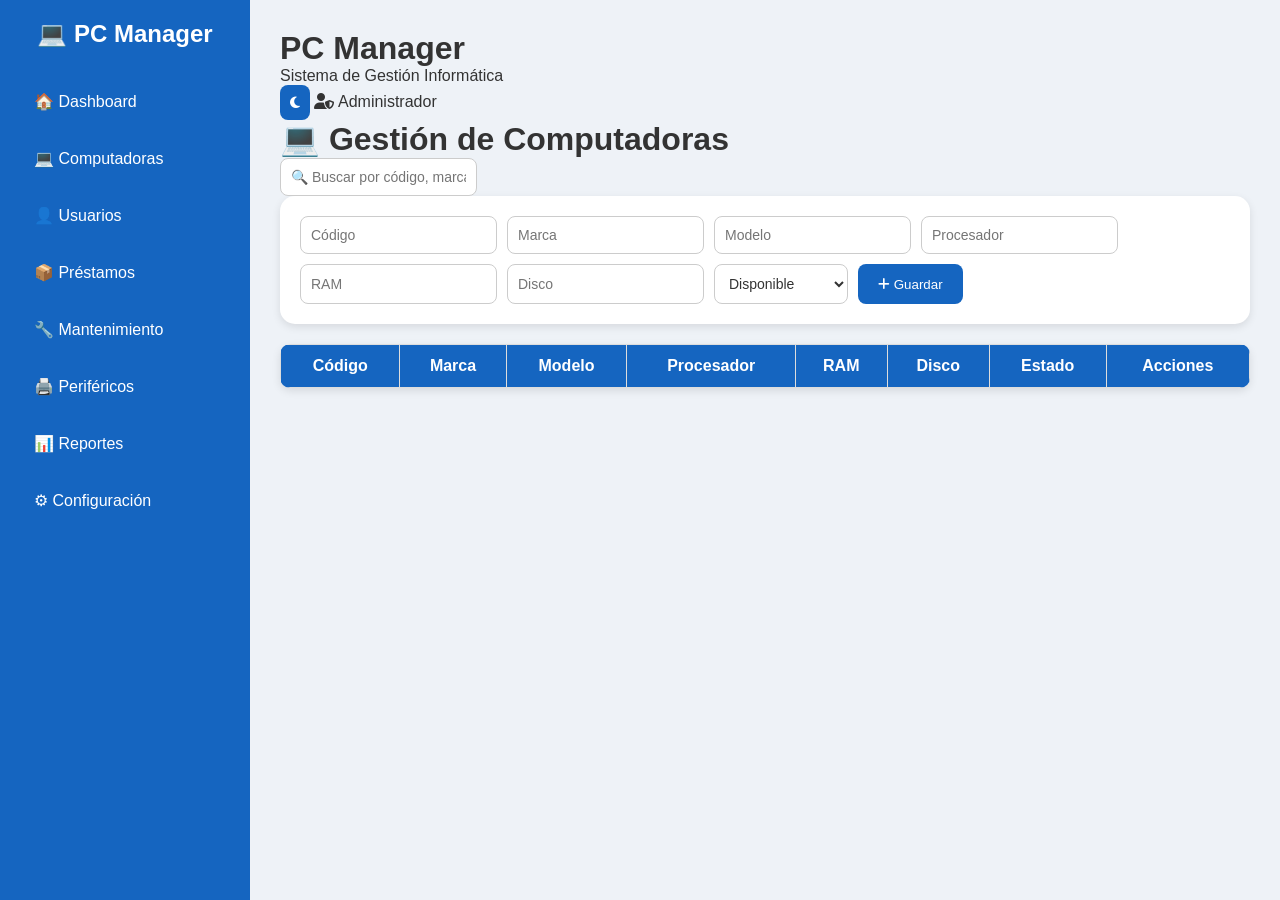
==== computadoras.html @ 32a3f8df "Update computadoras.html" ====
<!DOCTYPE html>
<html lang="es" xmlns:th="http://www.thymeleaf.org">
<head>
    <meta charset="UTF-8">
    <meta name="viewport" content="width=device-width, initial-scale=1.0">
    <title>Computadoras | PC Manager</title>

    <link rel="stylesheet" href="./css/style.css">
    <link rel="stylesheet"
          href="https://cdnjs.cloudflare.com/ajax/libs/font-awesome/6.6.0/css/all.min.css">
</head>
<body>

<div class="container">

    <aside class="sidebar">

        <h2>💻 PC Manager</h2>

        <ul>

<li><a href="./">🏠 Dashboard</a></li>
<li><a class="activo"   href="./computadoras">💻 Computadoras</a></li>
<li><a href="./usuarios">👤 Usuarios</a></li>
<li><a href="./prestamos">📦 Préstamos</a></li>
<li><a href="./mantenimiento">🔧 Mantenimiento</a></li>
<li><a href="./perifericos}">🖨️ Periféricos</a></li>
<li><a href="./reportes">📊 Reportes</a></li>
<li><a href="./configuracion">⚙ Configuración</a></li>

</ul>

    </aside>

    <main class="contenido">
        <div class="header">

    <div>

        <h1>PC Manager</h1>

        <span>Sistema de Gestión Informática</span>

    </div>

    <div class="acciones-header">

        <button id="modoOscuro">

            <i class="fa-solid fa-moon"></i>

        </button>

        <span>

            <i class="fa-solid fa-user-shield"></i>

            Administrador

        </span>

    </div>

</div>

        <h1>💻 Gestión de Computadoras</h1>
        
        
        <div class="barra-superior">

    <input
        type="text"
        id="buscar"
        placeholder="🔍 Buscar por código, marca o modelo">

</div>

        <form id="formPC">

            <input type="text" id="codigo" placeholder="Código" required>

            <input type="text" id="marca" placeholder="Marca" required>

            <input type="text" id="modelo" placeholder="Modelo" required>

            <input type="text" id="procesador" placeholder="Procesador">

            <input type="text" id="ram" placeholder="RAM">

            <input type="text" id="disco" placeholder="Disco">

            <select id="estado">

                <option>Disponible</option>

                <option>Prestada</option>

                <option>Mantenimiento</option>

            </select>

            <button type="submit">

                <i class="fas fa-plus"></i>

                Guardar

            </button>

        </form>

        <table>

    <thead>

        <tr>

            <th>Código</th>
            <th>Marca</th>
            <th>Modelo</th>
            <th>Procesador</th>
            <th>RAM</th>
            <th>Disco</th>
            <th>Estado</th>
            <th>Acciones</th>

        </tr>

    </thead>

    <tbody id="tablaPC">

    </tbody>

</table>

    </main>

</div>

<script src="./js/computadoras.js"></script>

</body>
</html>
---- css/style.css ----
:root {
    --principal: #1565C0;
    --principal-claro: #42A5F5;
    --fondo: #eef2f7;
    --texto: #333;
    --blanco: #ffffff;
    --borde: #ddd;
    --rojo: #D32F2F;
    --verde: #2E7D32;
    --naranja: #EF6C00;
}

/* =========================================
   GENERAL
========================================= */

* {
    margin: 0;
    padding: 0;
    box-sizing: border-box;
    font-family: Arial, Helvetica, sans-serif;
}

body {
    background: var(--fondo);
    color: var(--texto);
}

.container {
    display: flex;
    min-height: 100vh;
}


/* =========================================
   MENÚ LATERAL
========================================= */

.sidebar {
    width: 250px;
    background: var(--principal);
    color: white;
    padding: 20px;
    flex-shrink: 0;
}

.sidebar h2 {
    margin-bottom: 30px;
    text-align: center;
}

.sidebar ul {
    list-style: none;
}

.sidebar li {
    padding: 14px;
    border-radius: 10px;
    cursor: pointer;
    margin-bottom: 10px;
    transition: .3s;
}

.sidebar li:hover {
    background: var(--principal-claro);
}

.sidebar li.activo {
    background: var(--principal-claro);
}

.sidebar a {
    color: white;
    text-decoration: none;
    display: block;
}


/* =========================================
   CONTENIDO
========================================= */

.contenido {
    flex: 1;
    padding: 30px;
    min-width: 0;
}

header h1 {
    color: var(--principal);
}

header p {
    color: #666;
    margin-top: 10px;
}


/* =========================================
   BARRA SUPERIOR
========================================= */

.topbar {
    display: flex;
    justify-content: space-between;
    align-items: center;
    margin-bottom: 30px;
    gap: 20px;
}

.acciones {
    display: flex;
    gap: 20px;
    align-items: center;
}

#hora {
    font-weight: bold;
    color: var(--principal);
}


/* =========================================
   BOTÓN MODO OSCURO
========================================= */

#modoOscuro {
    border: none;
    background: var(--principal);
    color: white;
    padding: 10px;
    border-radius: 8px;
    cursor: pointer;
}


/* =========================================
   TARJETAS DEL DASHBOARD
========================================= */

.cards {
    display: grid;
    grid-template-columns: repeat(auto-fit, minmax(180px, 1fr));
    gap: 20px;
    margin-top: 30px;
}

.card {
    background: white;
    padding: 20px;
    border-radius: 15px;
    box-shadow: 0 5px 15px rgba(0, 0, 0, .1);
    text-align: center;
    transition: .3s;
}

.card:hover {
    transform: translateY(-6px);
}

.card h2 {
    margin-top: 15px;
    color: var(--principal);
}

.card p {
    margin-top: 8px;
    color: #666;
}


/* =========================================
   PANELES
========================================= */

.panel {
    display: grid;
    grid-template-columns: 1fr 1fr;
    gap: 20px;
    margin-top: 30px;
}

.panel1,
.panel2 {
    background: white;
    padding: 20px;
    border-radius: 15px;
    box-shadow: 0 5px 15px rgba(0, 0, 0, .1);
    min-height: 300px;
}

.panel1 h2,
.panel2 h2 {
    color: var(--principal);
    margin-bottom: 15px;
}


/* =========================================
   FORMULARIOS
========================================= */

form {
    display: flex;
    gap: 10px;
    flex-wrap: wrap;

    background: white;
    padding: 20px;

    border-radius: 15px;

    box-shadow: 0 3px 8px rgba(0, 0, 0, .1);

    margin-bottom: 20px;
}


/* =========================================
   CAMPOS
========================================= */

input,
select,
textarea {
    padding: 10px;

    border-radius: 8px;

    border: 1px solid #ccc;

    outline: none;

    background: white;

    color: #333;

    font-size: 14px;
}

input:focus,
select:focus,
textarea:focus {
    border-color: var(--principal);

    box-shadow: 0 0 0 2px rgba(21, 101, 192, .12);
}

textarea {
    min-height: 90px;
    resize: vertical;
}


/* =========================================
   GRUPOS DE FORMULARIO
========================================= */

.form-group {
    display: flex;
    flex-direction: column;
    gap: 6px;

    flex: 1;
    min-width: 180px;
}

.form-group label {
    font-weight: bold;
    color: #555;
    font-size: 14px;
}


/* =========================================
   BOTONES
========================================= */

button {
    padding: 10px 20px;

    cursor: pointer;

    border: none;

    background: var(--principal);

    color: white;

    border-radius: 8px;

    transition: .3s;
}

button:hover {
    opacity: .9;

    transform: scale(1.03);
}

.btnAgregar {
    background: var(--principal);
}

.btnEditar {
    background: var(--naranja);
}

.btnEliminar {
    background: var(--rojo);
}

.btnGuardar {
    background: var(--verde);
}


/* =========================================
   BOTONES DEL FORMULARIO
========================================= */

.form-buttons {
    width: 100%;

    display: flex;

    gap: 10px;

    margin-top: 10px;
}

.form-buttons button {
    min-width: 120px;
}


/* =========================================
   TABLAS
========================================= */

.table-container {
    width: 100%;

    overflow-x: auto;

    border-radius: 10px;
}

table {
    width: 100%;

    border-collapse: collapse;

    background: white;

    box-shadow: 0 3px 8px rgba(0, 0, 0, .1);

    border-radius: 10px;

    overflow: hidden;
}

th,
td {
    padding: 12px;

    border: 1px solid var(--borde);

    text-align: center;
}

th {
    background: var(--principal);

    color: white;
}

tbody tr:hover {
    background: #f5f5f5;
}


/* =========================================
   ESTADOS
========================================= */

.estado {
    padding: 6px 10px;

    border-radius: 20px;

    font-size: 13px;

    font-weight: bold;

    display: inline-block;
}

.estado-disponible {
    background: #E8F5E9;

    color: var(--verde);
}

.estado-prestado {
    background: #FFF3E0;

    color: var(--naranja);
}

.estado-mantenimiento {
    background: #E3F2FD;

    color: var(--principal);
}

.estado-baja {
    background: #FFEBEE;

    color: var(--rojo);
}


/* =========================================
   ACTIVIDADES
========================================= */

#actividades {
    list-style: none;

    margin-top: 15px;
}

#actividades li {
    padding: 10px;

    border-bottom: 1px solid #eee;
}


/* =========================================
   CALENDARIO
========================================= */

.calendario {
    margin-top: 20px;

    height: 250px;

    border: 2px dashed #bbb;

    display: flex;

    justify-content: center;

    align-items: center;

    color: #888;
}

#calendar {
    background: white;

    padding: 20px;

    border-radius: 15px;

    box-shadow: 0 4px 12px rgba(0, 0, 0, .1);
}


/* =========================================
   BUSCADOR
========================================= */

.buscador {
    width: 100%;

    margin-bottom: 20px;
}

.buscador input {
    width: 100%;

    max-width: 400px;
}


/* =========================================
   INFORMACIÓN DEL SISTEMA
========================================= */

.info-sistema {
    background: white;

    padding: 20px;

    border-radius: 15px;

    box-shadow: 0 4px 12px rgba(0, 0, 0, .1);

    margin-top: 20px;
}

.info-sistema h2 {
    color: var(--principal);

    margin-bottom: 15px;
}

.info-sistema p {
    margin-bottom: 8px;

    color: #666;
}


/* =========================================
   ESTADÍSTICAS
========================================= */

.estadisticas {
    display: grid;

    grid-template-columns: repeat(
        auto-fit,
        minmax(180px, 1fr)
    );

    gap: 20px;

    margin-top: 20px;
}

.estadistica {
    background: white;

    padding: 20px;

    border-radius: 15px;

    box-shadow: 0 4px 12px rgba(0, 0, 0, .1);

    text-align: center;
}

.estadistica h3 {
    color: #666;

    font-size: 15px;
}

.estadistica strong {
    display: block;

    font-size: 30px;

    color: var(--principal);

    margin-top: 10px;
}


/* =========================================
   MENSAJES
========================================= */

.mensaje {
    padding: 12px 15px;

    border-radius: 8px;

    margin-bottom: 15px;
}

.mensaje-exito {
    background: #E8F5E9;

    color: var(--verde);
}

.mensaje-error {
    background: #FFEBEE;

    color: var(--rojo);
}

.mensaje-info {
    background: #E3F2FD;

    color: var(--principal);
}


/* =========================================
   MODO OSCURO
========================================= */

.dark {
    background: #1E1E1E;

    color: white;
}

.dark .contenido {
    background: #1E1E1E;
}

.dark .card,
.dark .panel1,
.dark .panel2,
.dark form,
.dark table,
.dark .info-sistema,
.dark .estadistica,
.dark #calendar {
    background: #2C2C2C;

    color: white;
}

.dark header h1 {
    color: #64B5F6;
}

.dark header p {
    color: #bbb;
}

.dark .card p,
.dark .info-sistema p {
    color: #ccc;
}

.dark .form-group label {
    color: #ddd;
}

.dark input,
.dark select,
.dark textarea {
    background: #383838;

    color: white;

    border-color: #555;
}

.dark tbody tr:hover {
    background: #383838;
}

.dark td {
    border-color: #555;
}


/* =========================================
   RESPONSIVE - TABLET
========================================= */

@media (max-width: 900px) {

    .panel {
        grid-template-columns: 1fr;
    }

    .sidebar {
        width: 200px;
    }

    .contenido {
        padding: 20px;
    }

}


/* =========================================
   RESPONSIVE - TELÉFONO
========================================= */

@media (max-width: 700px) {

    .container {
        flex-direction: column;
    }

    .sidebar {
        width: 100%;

        padding: 12px;
    }

    .sidebar h2 {
        margin-bottom: 15px;
    }

    .sidebar ul {
        display: flex;

        overflow-x: auto;

        gap: 6px;
    }

    .sidebar li {
        flex-shrink: 0;

        margin-bottom: 0;

        padding: 10px;
    }

    .contenido {
        width: 100%;

        padding: 15px;

        overflow-x: hidden;
    }

    .topbar {
        flex-direction: column;

        align-items: flex-start;

        margin-bottom: 20px;
    }

    .acciones {
        width: 100%;

        justify-content: space-between;
    }

    header h1 {
        font-size: 25px;
    }

    header p {
        font-size: 14px;
    }

    .cards {
        grid-template-columns: 1fr;

        gap: 15px;

        margin-top: 20px;
    }

    .card {
        padding: 18px;
    }

    .panel {
        grid-template-columns: 1fr;

        gap: 15px;

        margin-top: 20px;
    }

    .panel1,
    .panel2 {
        min-height: auto;

        padding: 18px;
    }

    /* FORMULARIOS */

    form {
        flex-direction: column;

        gap: 12px;

        padding: 18px;
    }

    .form-group {
        width: 100%;

        min-width: 0;
    }

    input,
    select,
    textarea {
        width: 100%;

        min-height: 44px;

        font-size: 16px;
    }

    .form-buttons {
        flex-direction: column;

        gap: 10px;
    }

    .form-buttons button {
        width: 100%;

        min-height: 44px;
    }

    /* TABLAS */

    .table-container {
        overflow-x: auto;

        -webkit-overflow-scrolling: touch;
    }

    table {
        min-width: 650px;
    }

    th,
    td {
        padding: 10px;

        font-size: 13px;
    }

    /* BUSCADOR */

    .buscador input {
        max-width: none;

        width: 100%;
    }

    /* ESTADÍSTICAS */

    .estadisticas {
        grid-template-columns: 1fr 1fr;

        gap: 12px;
    }

    .estadistica {
        padding: 15px;
    }

    .estadistica strong {
        font-size: 25px;
    }

}


/* =========================================
   TELÉFONOS PEQUEÑOS
========================================= */

@media (max-width: 400px) {

    .contenido {
        padding: 12px;
    }

    .sidebar {
        padding: 10px;
    }

    .sidebar li {
        padding: 9px;

        font-size: 13px;
    }

    header h1 {
        font-size: 22px;
    }

    .card {
        padding: 15px;
    }

    form {
        padding: 15px;

        border-radius: 14px;
    }

    input,
    select,
    textarea {
        font-size: 16px;
    }

    .estadisticas {
        grid-template-columns: 1fr;
    }

}


/* =========================================
   ANIMACIONES
========================================= */

button {
    transition: .3s;
}

.card {
    transition: .3s;
}

.sidebar li {
    transition: .3s;
}
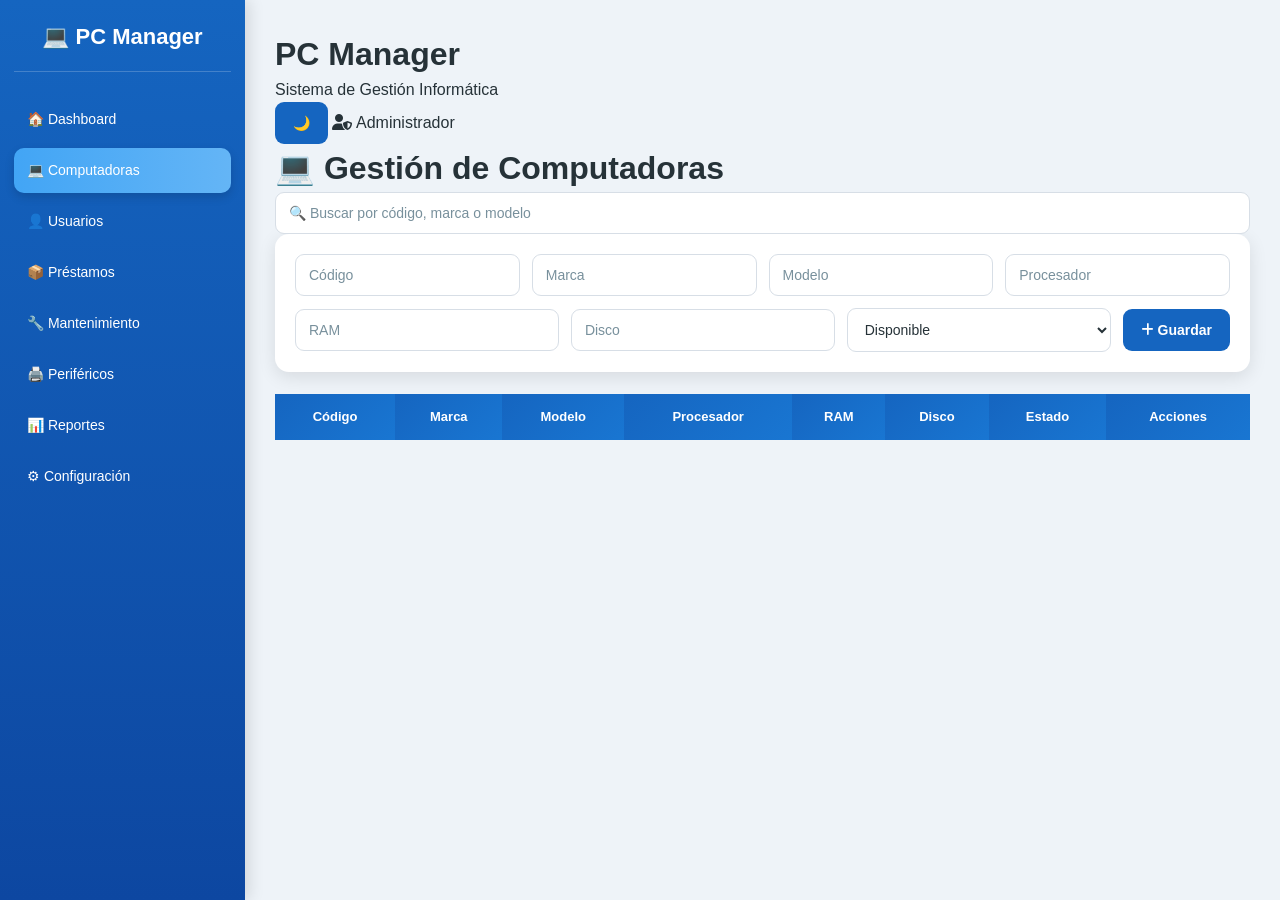
==== commit 1222f007: "Update computadoras.html" ====
--- a/computadoras.html
+++ b/computadoras.html
@@ -8,6 +8,10 @@
     <link rel="stylesheet" href="./css/style.css">
     <link rel="stylesheet"
           href="https://cdnjs.cloudflare.com/ajax/libs/font-awesome/6.6.0/css/all.min.css">
+<link rel="manifest" href="./manifest.webmanifest">
+    <link rel="icon" href="./img/icon-192.png">
+    <script src="./js/app.js" defer></script>
+    
 </head>
 <body>
 
@@ -140,5 +144,31 @@
 
 <script src="./js/computadoras.js"></script>
 
+    <script>
+
+if("serviceWorker" in navigator){
+
+    window.addEventListener("load",()=>{
+
+        navigator.serviceWorker.register("./sw.js")
+
+        .then(()=>{
+
+            console.log("✅ Service Worker registrado");
+
+        })
+
+        .catch(error=>{
+
+            console.error("Error:",error);
+
+        });
+
+    });
+
+}
+
+</script>
+
 </body>
 </html>
--- a/css/style.css
+++ b/css/style.css
@@ -1,731 +1,1235 @@
+/* =========================================================
+   PC MANAGER PWA
+   STYLE.CSS
+   Diseño general - PC, Tablet y Teléfono
+   ========================================================= */
+
+
+/* =========================================================
+   VARIABLES
+   ========================================================= */
+
 :root {
-    --principal: #1565C0;
-    --principal-claro: #42A5F5;
-    --fondo: #eef2f7;
-    --texto: #333;
-    --blanco: #ffffff;
-    --borde: #ddd;
-    --rojo: #D32F2F;
-    --verde: #2E7D32;
-    --naranja: #EF6C00;
-}
-
-/* =========================================
-   GENERAL
-========================================= */
+    --primary: #1565c0;
+    --primary-light: #1976d2;
+    --primary-dark: #0d47a1;
+
+    --secondary: #42a5f5;
+
+    --background: #eef3f8;
+    --surface: #ffffff;
+    --surface-hover: #f7faff;
+
+    --text: #263238;
+    --text-light: #607d8b;
+
+    --border: #d7dee6;
+
+    --success: #2e7d32;
+    --success-light: #e8f5e9;
+
+    --danger: #d32f2f;
+    --danger-light: #ffebee;
+
+    --warning: #ef6c00;
+    --warning-light: #fff3e0;
+
+    --info: #0277bd;
+    --info-light: #e1f5fe;
+
+    --shadow-small:
+        0 2px 8px rgba(0, 0, 0, 0.08);
+
+    --shadow:
+        0 5px 18px rgba(0, 0, 0, 0.10);
+
+    --shadow-large:
+        0 10px 30px rgba(0, 0, 0, 0.13);
+
+    --radius-small: 8px;
+    --radius: 14px;
+    --radius-large: 18px;
+
+    --transition: 0.25s ease;
+}
+
+
+/* =========================================================
+   RESET
+   ========================================================= */
 
 * {
     margin: 0;
     padding: 0;
     box-sizing: border-box;
-    font-family: Arial, Helvetica, sans-serif;
+
+    font-family:
+        Arial,
+        Helvetica,
+        sans-serif;
+}
+
+html {
+    scroll-behavior: smooth;
 }
 
 body {
-    background: var(--fondo);
-    color: var(--texto);
-}
+    min-height: 100vh;
+
+    background: var(--background);
+
+    color: var(--text);
+
+    line-height: 1.5;
+
+    overflow-x: hidden;
+}
+
+
+/* =========================================================
+   SELECCIÓN DE TEXTO
+   ========================================================= */
+
+::selection {
+    background: var(--secondary);
+    color: white;
+}
+
+
+/* =========================================================
+   SCROLLBAR
+   ========================================================= */
+
+::-webkit-scrollbar {
+    width: 9px;
+    height: 9px;
+}
+
+::-webkit-scrollbar-track {
+    background: #e3eaf1;
+}
+
+::-webkit-scrollbar-thumb {
+    background: #90a4ae;
+
+    border-radius: 20px;
+}
+
+::-webkit-scrollbar-thumb:hover {
+    background: #607d8b;
+}
+
+
+/* =========================================================
+   CONTENEDOR PRINCIPAL
+   ========================================================= */
 
 .container {
     display: flex;
+
     min-height: 100vh;
-}
-
-
-/* =========================================
-   MENÚ LATERAL
-========================================= */
+
+    width: 100%;
+}
+
+
+/* =========================================================
+   SIDEBAR
+   ========================================================= */
 
 .sidebar {
-    width: 250px;
-    background: var(--principal);
+    width: 245px;
+    min-width: 245px;
+
+    min-height: 100vh;
+
+    background:
+        linear-gradient(
+            180deg,
+            var(--primary),
+            var(--primary-dark)
+        );
+
     color: white;
-    padding: 20px;
-    flex-shrink: 0;
-}
+
+    padding: 20px 14px;
+
+    position: sticky;
+
+    top: 0;
+
+    height: 100vh;
+
+    overflow-y: auto;
+
+    box-shadow:
+        4px 0 15px rgba(0, 0, 0, 0.12);
+
+    z-index: 100;
+}
+
+
+/* =========================================================
+   LOGO DEL SIDEBAR
+   ========================================================= */
 
 .sidebar h2 {
-    margin-bottom: 30px;
     text-align: center;
-}
+
+    font-size: 22px;
+
+    font-weight: bold;
+
+    margin-bottom: 25px;
+
+    padding-bottom: 18px;
+
+    border-bottom:
+        1px solid rgba(255, 255, 255, 0.20);
+}
+
+
+/* =========================================================
+   LISTA DEL SIDEBAR
+   ========================================================= */
 
 .sidebar ul {
     list-style: none;
+
+    margin: 0;
+    padding: 0;
 }
 
 .sidebar li {
-    padding: 14px;
+    margin-bottom: 6px;
+}
+
+
+/* =========================================================
+   ENLACES DEL MENÚ
+   ========================================================= */
+
+.sidebar a {
+    display: flex;
+
+    align-items: center;
+
+    gap: 9px;
+
+    width: 100%;
+
+    padding: 12px 13px;
+
+    color: white;
+
+    text-decoration: none;
+
     border-radius: 10px;
-    cursor: pointer;
-    margin-bottom: 10px;
-    transition: .3s;
-}
-
-.sidebar li:hover {
-    background: var(--principal-claro);
-}
-
+
+    font-size: 14px;
+
+    transition:
+        background var(--transition),
+        transform var(--transition);
+}
+
+.sidebar a:hover {
+    background:
+        rgba(255, 255, 255, 0.14);
+
+    transform: translateX(3px);
+}
+
+
+/* =========================================================
+   ELEMENTO ACTIVO
+   ========================================================= */
+
+.sidebar .activo,
 .sidebar li.activo {
-    background: var(--principal-claro);
-}
-
-.sidebar a {
-    color: white;
-    text-decoration: none;
-    display: block;
-}
-
-
-/* =========================================
-   CONTENIDO
-========================================= */
+    background:
+        linear-gradient(
+            90deg,
+            var(--secondary),
+            #64b5f6
+        );
+
+    box-shadow:
+        0 4px 10px rgba(0, 0, 0, 0.15);
+}
+
+.sidebar .activo:hover,
+.sidebar li.activo:hover {
+    transform: none;
+
+    background:
+        linear-gradient(
+            90deg,
+            var(--secondary),
+            #64b5f6
+        );
+}
+
+
+/* =========================================================
+   CONTENIDO PRINCIPAL
+   ========================================================= */
 
 .contenido {
     flex: 1;
+
+    min-width: 0;
+
+    width: 100%;
+
     padding: 30px;
-    min-width: 0;
-}
-
-header h1 {
-    color: var(--principal);
-}
-
-header p {
-    color: #666;
-    margin-top: 10px;
-}
-
-
-/* =========================================
-   BARRA SUPERIOR
-========================================= */
+
+    overflow-x: hidden;
+}
+
+
+/* =========================================================
+   TOPBAR
+   ========================================================= */
 
 .topbar {
     display: flex;
+
     justify-content: space-between;
+
     align-items: center;
-    margin-bottom: 30px;
+
     gap: 20px;
-}
+
+    margin-bottom: 25px;
+}
+
+.topbar h1 {
+    color: var(--primary);
+
+    font-size: 30px;
+}
+
+
+/* =========================================================
+   ACCIONES
+   ========================================================= */
 
 .acciones {
     display: flex;
-    gap: 20px;
+
     align-items: center;
+
+    justify-content: flex-end;
+
+    gap: 10px;
+
+    flex-wrap: wrap;
 }
 
 #hora {
+    color: var(--primary);
+
     font-weight: bold;
-    color: var(--principal);
-}
-
-
-/* =========================================
-   BOTÓN MODO OSCURO
-========================================= */
-
-#modoOscuro {
-    border: none;
-    background: var(--principal);
-    color: white;
-    padding: 10px;
-    border-radius: 8px;
-    cursor: pointer;
-}
-
-
-/* =========================================
+
+    font-size: 14px;
+}
+
+
+/* =========================================================
+   ENCABEZADO
+   ========================================================= */
+
+header {
+    margin-bottom: 24px;
+}
+
+header h1 {
+    color: var(--primary);
+
+    font-size: 32px;
+
+    line-height: 1.2;
+
+    margin-bottom: 5px;
+}
+
+header p {
+    color: var(--text-light);
+
+    font-size: 15px;
+}
+
+
+/* =========================================================
+   TÍTULO DE MÓDULO
+   ========================================================= */
+
+.titulo-modulo {
+    display: flex;
+
+    align-items: center;
+
+    gap: 12px;
+
+    margin-bottom: 20px;
+}
+
+.titulo-modulo h1 {
+    color: var(--text);
+
+    font-size: 30px;
+
+    line-height: 1.2;
+}
+
+
+/* =========================================================
    TARJETAS DEL DASHBOARD
-========================================= */
+   ========================================================= */
 
 .cards {
     display: grid;
-    grid-template-columns: repeat(auto-fit, minmax(180px, 1fr));
+
+    grid-template-columns:
+        repeat(
+            auto-fit,
+            minmax(190px, 1fr)
+        );
+
     gap: 20px;
-    margin-top: 30px;
+
+    margin-top: 25px;
 }
 
 .card {
-    background: white;
-    padding: 20px;
-    border-radius: 15px;
-    box-shadow: 0 5px 15px rgba(0, 0, 0, .1);
+    background: var(--surface);
+
+    padding: 22px;
+
+    border-radius: var(--radius);
+
+    box-shadow: var(--shadow);
+
     text-align: center;
-    transition: .3s;
+
+    border:
+        1px solid rgba(21, 101, 192, 0.05);
+
+    transition:
+        transform var(--transition),
+        box-shadow var(--transition);
 }
 
 .card:hover {
-    transform: translateY(-6px);
+    transform: translateY(-5px);
+
+    box-shadow: var(--shadow-large);
 }
 
 .card h2 {
-    margin-top: 15px;
-    color: var(--principal);
+    color: var(--primary);
+
+    font-size: 28px;
+
+    margin-top: 10px;
+}
+
+.card h3 {
+    font-size: 16px;
+
+    color: var(--text);
+
+    margin-top: 5px;
 }
 
 .card p {
-    margin-top: 8px;
-    color: #666;
-}
-
-
-/* =========================================
+    color: var(--text-light);
+
+    font-size: 14px;
+
+    margin-top: 5px;
+}
+
+
+/* =========================================================
    PANELES
-========================================= */
+   ========================================================= */
 
 .panel {
     display: grid;
+
     grid-template-columns: 1fr 1fr;
+
     gap: 20px;
-    margin-top: 30px;
+
+    margin-top: 25px;
 }
 
 .panel1,
 .panel2 {
-    background: white;
-    padding: 20px;
-    border-radius: 15px;
-    box-shadow: 0 5px 15px rgba(0, 0, 0, .1);
-    min-height: 300px;
+    background: var(--surface);
+
+    padding: 22px;
+
+    border-radius: var(--radius);
+
+    box-shadow: var(--shadow);
+
+    min-height: 280px;
 }
 
 .panel1 h2,
 .panel2 h2 {
-    color: var(--principal);
+    color: var(--primary);
+
+    font-size: 20px;
+
     margin-bottom: 15px;
-}
-
-
-/* =========================================
+
+    padding-bottom: 10px;
+
+    border-bottom:
+        1px solid var(--border);
+}
+
+
+/* =========================================================
+   LISTA DE ACTIVIDADES
+   ========================================================= */
+
+#actividades {
+    list-style: none;
+
+    margin-top: 10px;
+}
+
+#actividades li {
+    padding: 12px 5px;
+
+    border-bottom:
+        1px solid #edf0f3;
+
+    color: var(--text);
+
+    font-size: 14px;
+}
+
+#actividades li:last-child {
+    border-bottom: none;
+}
+
+
+/* =========================================================
    FORMULARIOS
-========================================= */
+   ========================================================= */
 
 form {
     display: flex;
-    gap: 10px;
+
+    align-items: center;
+
+    gap: 12px;
+
     flex-wrap: wrap;
 
-    background: white;
+    background: var(--surface);
+
     padding: 20px;
 
-    border-radius: 15px;
-
-    box-shadow: 0 3px 8px rgba(0, 0, 0, .1);
-
-    margin-bottom: 20px;
-}
-
-
-/* =========================================
-   CAMPOS
-========================================= */
+    margin-bottom: 22px;
+
+    border-radius: var(--radius);
+
+    box-shadow: var(--shadow);
+}
+
+
+/* =========================================================
+   INPUTS
+   ========================================================= */
 
 input,
 select,
 textarea {
-    padding: 10px;
-
-    border-radius: 8px;
-
-    border: 1px solid #ccc;
+    width: 100%;
+
+    padding: 12px 13px;
+
+    border:
+        1px solid var(--border);
+
+    border-radius: 9px;
+
+    background: white;
+
+    color: var(--text);
+
+    font-size: 14px;
 
     outline: none;
 
-    background: white;
-
-    color: #333;
-
-    font-size: 14px;
+    transition:
+        border-color var(--transition),
+        box-shadow var(--transition);
+}
+
+input::placeholder,
+textarea::placeholder {
+    color: #78909c;
 }
 
 input:focus,
 select:focus,
 textarea:focus {
-    border-color: var(--principal);
-
-    box-shadow: 0 0 0 2px rgba(21, 101, 192, .12);
+    border-color: var(--primary);
+
+    box-shadow:
+        0 0 0 3px
+        rgba(21, 101, 192, 0.12);
 }
 
 textarea {
-    min-height: 90px;
+    min-height: 100px;
+
     resize: vertical;
 }
 
 
-/* =========================================
-   GRUPOS DE FORMULARIO
-========================================= */
-
-.form-group {
-    display: flex;
-    flex-direction: column;
-    gap: 6px;
-
-    flex: 1;
-    min-width: 180px;
-}
-
-.form-group label {
-    font-weight: bold;
-    color: #555;
+/* =========================================================
+   FORMULARIOS CON VARIOS CAMPOS
+   ========================================================= */
+
+form input,
+form select {
+    flex: 1 1 180px;
+}
+
+
+/* =========================================================
+   BOTONES
+   ========================================================= */
+
+button {
+    border: none;
+
+    padding: 11px 18px;
+
+    min-height: 42px;
+
+    border-radius: 9px;
+
+    background: var(--primary);
+
+    color: white;
+
     font-size: 14px;
-}
-
-
-/* =========================================
-   BOTONES
-========================================= */
-
-button {
-    padding: 10px 20px;
+
+    font-weight: 600;
 
     cursor: pointer;
 
-    border: none;
-
-    background: var(--principal);
-
-    color: white;
-
-    border-radius: 8px;
-
-    transition: .3s;
+    transition:
+        background var(--transition),
+        transform var(--transition),
+        box-shadow var(--transition);
 }
 
 button:hover {
-    opacity: .9;
-
-    transform: scale(1.03);
-}
-
-.btnAgregar {
-    background: var(--principal);
+    background: var(--primary-dark);
+
+    transform: translateY(-1px);
+
+    box-shadow:
+        0 4px 10px rgba(0, 0, 0, 0.12);
+}
+
+button:active {
+    transform: scale(0.98);
+}
+
+
+/* =========================================================
+   BOTONES ESPECIALES
+   ========================================================= */
+
+.btnEliminar {
+    background: var(--danger);
+}
+
+.btnEliminar:hover {
+    background: #b71c1c;
 }
 
 .btnEditar {
-    background: var(--naranja);
-}
-
-.btnEliminar {
-    background: var(--rojo);
+    background: var(--warning);
+}
+
+.btnEditar:hover {
+    background: #e65100;
 }
 
 .btnGuardar {
-    background: var(--verde);
-}
-
-
-/* =========================================
-   BOTONES DEL FORMULARIO
-========================================= */
-
-.form-buttons {
+    background: var(--success);
+}
+
+.btnGuardar:hover {
+    background: #1b5e20;
+}
+
+.btnCancelar {
+    background: #607d8b;
+}
+
+.btnCancelar:hover {
+    background: #455a64;
+}
+
+
+/* =========================================================
+   TABLAS
+   ========================================================= */
+
+.tabla-contenedor {
     width: 100%;
 
-    display: flex;
-
-    gap: 10px;
-
-    margin-top: 10px;
-}
-
-.form-buttons button {
-    min-width: 120px;
-}
-
-
-/* =========================================
-   TABLAS
-========================================= */
-
-.table-container {
-    width: 100%;
-
     overflow-x: auto;
 
-    border-radius: 10px;
+    border-radius: var(--radius);
+
+    -webkit-overflow-scrolling: touch;
+
+    box-shadow: var(--shadow);
 }
 
 table {
     width: 100%;
 
+    min-width: 700px;
+
     border-collapse: collapse;
 
     background: white;
-
-    box-shadow: 0 3px 8px rgba(0, 0, 0, .1);
-
-    border-radius: 10px;
-
-    overflow: hidden;
-}
-
-th,
+}
+
+th {
+    padding: 13px 11px;
+
+    background:
+        linear-gradient(
+            135deg,
+            var(--primary),
+            var(--primary-light)
+        );
+
+    color: white;
+
+    font-size: 13px;
+
+    font-weight: bold;
+
+    text-align: center;
+
+    white-space: nowrap;
+}
+
 td {
-    padding: 12px;
-
-    border: 1px solid var(--borde);
+    padding: 12px 10px;
+
+    border:
+        1px solid #e2e7eb;
 
     text-align: center;
-}
-
-th {
-    background: var(--principal);
-
-    color: white;
+
+    font-size: 13px;
+
+    vertical-align: middle;
+}
+
+tbody tr {
+    transition:
+        background var(--transition);
 }
 
 tbody tr:hover {
-    background: #f5f5f5;
-}
-
-
-/* =========================================
-   ESTADOS
-========================================= */
-
-.estado {
-    padding: 6px 10px;
+    background: var(--surface-hover);
+}
+
+
+/* =========================================================
+   COLORES / ESTADOS
+   ========================================================= */
+
+.color-box {
+    width: 25px;
+
+    height: 25px;
+
+    margin: auto;
+
+    border-radius: 50%;
+}
+
+.estado-disponible {
+    color: var(--success);
+
+    font-weight: bold;
+}
+
+.estado-prestado {
+    color: var(--warning);
+
+    font-weight: bold;
+}
+
+.estado-mantenimiento {
+    color: var(--danger);
+
+    font-weight: bold;
+}
+
+
+/* =========================================================
+   CALENDARIO
+   ========================================================= */
+
+.calendario {
+    width: 100%;
+
+    min-height: 250px;
+
+    margin-top: 20px;
+
+    display: flex;
+
+    justify-content: center;
+
+    align-items: center;
+
+    padding: 20px;
+
+    border:
+        2px dashed #b0bec5;
+
+    border-radius: var(--radius);
+
+    color: #78909c;
+
+    text-align: center;
+
+    background:
+        rgba(255, 255, 255, 0.55);
+}
+
+#calendar {
+    width: 100%;
+
+    background: white;
+
+    padding: 20px;
+
+    border-radius: var(--radius);
+
+    box-shadow: var(--shadow);
+
+    overflow-x: auto;
+}
+
+
+/* =========================================================
+   VOLVER AL INICIO
+   ========================================================= */
+
+.volver-inicio {
+    display: inline-flex;
+
+    align-items: center;
+
+    justify-content: center;
+
+    gap: 7px;
+
+    margin-top: 20px;
+
+    padding: 10px 16px;
+
+    background: white;
+
+    color: var(--primary);
+
+    border:
+        1px solid #dce5ed;
+
+    border-radius: 9px;
+
+    text-decoration: none;
+
+    font-size: 14px;
+
+    font-weight: 600;
+
+    box-shadow: var(--shadow-small);
+
+    transition:
+        background var(--transition),
+        transform var(--transition);
+}
+
+.volver-inicio:hover {
+    background: #e3f2fd;
+
+    transform: translateX(-3px);
+}
+
+
+/* =========================================================
+   INFORMACIÓN / ESTADO
+   ========================================================= */
+
+.info-box {
+    background: var(--info-light);
+
+    border-left:
+        4px solid var(--info);
+
+    padding: 15px;
+
+    border-radius: 9px;
+
+    margin-bottom: 20px;
+}
+
+.success-box {
+    background: var(--success-light);
+
+    border-left:
+        4px solid var(--success);
+
+    padding: 15px;
+
+    border-radius: 9px;
+}
+
+.warning-box {
+    background: var(--warning-light);
+
+    border-left:
+        4px solid var(--warning);
+
+    padding: 15px;
+
+    border-radius: 9px;
+}
+
+.error-box {
+    background: var(--danger-light);
+
+    border-left:
+        4px solid var(--danger);
+
+    padding: 15px;
+
+    border-radius: 9px;
+}
+
+
+/* =========================================================
+   BADGES
+   ========================================================= */
+
+.badge {
+    display: inline-block;
+
+    padding: 5px 9px;
 
     border-radius: 20px;
 
-    font-size: 13px;
+    font-size: 12px;
 
     font-weight: bold;
 
-    display: inline-block;
-}
-
-.estado-disponible {
-    background: #E8F5E9;
-
-    color: var(--verde);
-}
-
-.estado-prestado {
-    background: #FFF3E0;
-
-    color: var(--naranja);
-}
-
-.estado-mantenimiento {
-    background: #E3F2FD;
-
-    color: var(--principal);
-}
-
-.estado-baja {
-    background: #FFEBEE;
-
-    color: var(--rojo);
-}
-
-
-/* =========================================
-   ACTIVIDADES
-========================================= */
-
-#actividades {
-    list-style: none;
-
-    margin-top: 15px;
-}
-
-#actividades li {
-    padding: 10px;
-
-    border-bottom: 1px solid #eee;
-}
-
-
-/* =========================================
-   CALENDARIO
-========================================= */
-
-.calendario {
-    margin-top: 20px;
-
-    height: 250px;
-
-    border: 2px dashed #bbb;
-
-    display: flex;
-
-    justify-content: center;
-
-    align-items: center;
-
-    color: #888;
-}
-
-#calendar {
-    background: white;
-
-    padding: 20px;
-
-    border-radius: 15px;
-
-    box-shadow: 0 4px 12px rgba(0, 0, 0, .1);
-}
-
-
-/* =========================================
-   BUSCADOR
-========================================= */
-
-.buscador {
-    width: 100%;
-
-    margin-bottom: 20px;
-}
-
-.buscador input {
-    width: 100%;
-
-    max-width: 400px;
-}
-
-
-/* =========================================
-   INFORMACIÓN DEL SISTEMA
-========================================= */
-
-.info-sistema {
-    background: white;
-
-    padding: 20px;
-
-    border-radius: 15px;
-
-    box-shadow: 0 4px 12px rgba(0, 0, 0, .1);
-
-    margin-top: 20px;
-}
-
-.info-sistema h2 {
-    color: var(--principal);
-
-    margin-bottom: 15px;
-}
-
-.info-sistema p {
-    margin-bottom: 8px;
-
-    color: #666;
-}
-
-
-/* =========================================
-   ESTADÍSTICAS
-========================================= */
-
-.estadisticas {
-    display: grid;
-
-    grid-template-columns: repeat(
-        auto-fit,
-        minmax(180px, 1fr)
-    );
-
-    gap: 20px;
-
-    margin-top: 20px;
-}
-
-.estadistica {
-    background: white;
-
-    padding: 20px;
-
-    border-radius: 15px;
-
-    box-shadow: 0 4px 12px rgba(0, 0, 0, .1);
-
-    text-align: center;
-}
-
-.estadistica h3 {
-    color: #666;
-
-    font-size: 15px;
-}
-
-.estadistica strong {
-    display: block;
-
-    font-size: 30px;
-
-    color: var(--principal);
-
-    margin-top: 10px;
-}
-
-
-/* =========================================
-   MENSAJES
-========================================= */
-
-.mensaje {
-    padding: 12px 15px;
-
-    border-radius: 8px;
-
-    margin-bottom: 15px;
-}
-
-.mensaje-exito {
-    background: #E8F5E9;
-
-    color: var(--verde);
-}
-
-.mensaje-error {
-    background: #FFEBEE;
-
-    color: var(--rojo);
-}
-
-.mensaje-info {
-    background: #E3F2FD;
-
-    color: var(--principal);
-}
-
-
-/* =========================================
+    background: #e3f2fd;
+
+    color: var(--primary);
+}
+
+.badge-success {
+    background: var(--success-light);
+
+    color: var(--success);
+}
+
+.badge-warning {
+    background: var(--warning-light);
+
+    color: var(--warning);
+}
+
+.badge-danger {
+    background: var(--danger-light);
+
+    color: var(--danger);
+}
+
+
+/* =========================================================
    MODO OSCURO
-========================================= */
+   ========================================================= */
 
 .dark {
-    background: #1E1E1E;
-
-    color: white;
+    --background: #101820;
+
+    --surface: #1b2733;
+
+    --surface-hover: #263747;
+
+    --text: #f1f5f7;
+
+    --text-light: #b0bec5;
+
+    --border: #3b4b59;
+}
+
+.dark body {
+    background: #101820;
+
+    color: #f1f5f7;
 }
 
 .dark .contenido {
-    background: #1E1E1E;
+    background: #101820;
 }
 
 .dark .card,
 .dark .panel1,
 .dark .panel2,
 .dark form,
-.dark table,
-.dark .info-sistema,
-.dark .estadistica,
+.dark .volver-inicio,
 .dark #calendar {
-    background: #2C2C2C;
-
-    color: white;
-}
-
-.dark header h1 {
-    color: #64B5F6;
-}
-
+    background: #1b2733;
+
+    color: #f1f5f7;
+
+    border-color: #334452;
+}
+
+.dark .card p,
 .dark header p {
-    color: #bbb;
-}
-
-.dark .card p,
-.dark .info-sistema p {
-    color: #ccc;
-}
-
-.dark .form-group label {
-    color: #ddd;
+    color: #b0bec5;
+}
+
+.dark .titulo-modulo h1 {
+    color: #ffffff;
 }
 
 .dark input,
 .dark select,
 .dark textarea {
-    background: #383838;
+    background: #263747;
 
     color: white;
 
-    border-color: #555;
-}
-
-.dark tbody tr:hover {
-    background: #383838;
+    border-color: #455a64;
+}
+
+.dark input::placeholder,
+.dark textarea::placeholder {
+    color: #b0bec5;
 }
 
 .dark td {
-    border-color: #555;
-}
-
-
-/* =========================================
-   RESPONSIVE - TABLET
-========================================= */
-
-@media (max-width: 900px) {
+    background: #1b2733;
+
+    color: #eeeeee;
+
+    border-color: #3b4b59;
+}
+
+.dark tbody tr:hover td {
+    background: #263747;
+}
+
+.dark .volver-inicio {
+    color: #90caf9;
+
+    border-color: #3b4b59;
+}
+
+.dark .calendario {
+    background: #1b2733;
+
+    border-color: #546e7a;
+
+    color: #b0bec5;
+}
+
+.dark #hora {
+    color: #64b5f6;
+}
+
+
+/* =========================================================
+   TABLET
+   ========================================================= */
+
+@media (max-width: 1000px) {
+
+    .sidebar {
+        width: 215px;
+
+        min-width: 215px;
+    }
+
+    .contenido {
+        padding: 25px;
+    }
 
     .panel {
         grid-template-columns: 1fr;
     }
-
-    .sidebar {
-        width: 200px;
-    }
-
-    .contenido {
-        padding: 20px;
-    }
-
-}
-
-
-/* =========================================
-   RESPONSIVE - TELÉFONO
-========================================= */
+}
+
+
+/* =========================================================
+   TELÉFONO
+   ========================================================= */
 
 @media (max-width: 700px) {
 
+    body {
+        overflow-x: hidden;
+    }
+
+    /* -----------------------------------------------------
+       CONTENEDOR
+       ----------------------------------------------------- */
+
     .container {
-        flex-direction: column;
-    }
+        display: block;
+
+        width: 100%;
+    }
+
+
+    /* -----------------------------------------------------
+       MENÚ SUPERIOR
+       ----------------------------------------------------- */
 
     .sidebar {
         width: 100%;
 
-        padding: 12px;
+        min-width: 0;
+
+        min-height: auto;
+
+        height: auto;
+
+        position: relative;
+
+        padding: 10px 0 0;
+
+        overflow: hidden;
+
+        box-shadow:
+            0 3px 12px rgba(0, 0, 0, 0.15);
     }
 
     .sidebar h2 {
-        margin-bottom: 15px;
+        font-size: 20px;
+
+        margin: 0;
+
+        padding: 5px 10px 10px;
+
+        border-bottom: none;
     }
 
     .sidebar ul {
         display: flex;
 
+        width: 100%;
+
+        gap: 5px;
+
+        padding: 5px 8px 10px;
+
         overflow-x: auto;
 
-        gap: 6px;
+        scrollbar-width: none;
+
+        -webkit-overflow-scrolling: touch;
+    }
+
+    .sidebar ul::-webkit-scrollbar {
+        display: none;
     }
 
     .sidebar li {
-        flex-shrink: 0;
-
-        margin-bottom: 0;
-
-        padding: 10px;
-    }
+        flex: 0 0 auto;
+
+        margin: 0;
+    }
+
+    .sidebar a {
+        width: auto;
+
+        min-width: 78px;
+
+        padding: 8px 7px;
+
+        display: flex;
+
+        flex-direction: column;
+
+        justify-content: center;
+
+        align-items: center;
+
+        gap: 2px;
+
+        text-align: center;
+
+        font-size: 11px;
+
+        white-space: nowrap;
+
+        border-radius: 9px;
+    }
+
+    .sidebar a:hover {
+        transform: none;
+    }
+
+
+    /* -----------------------------------------------------
+       CONTENIDO
+       ----------------------------------------------------- */
 
     .contenido {
         width: 100%;
 
-        padding: 15px;
+        padding: 18px 12px 30px;
 
         overflow-x: hidden;
     }
+
+
+    /* -----------------------------------------------------
+       TOPBAR
+       ----------------------------------------------------- */
 
     .topbar {
         flex-direction: column;
 
         align-items: flex-start;
 
-        margin-bottom: 20px;
+        gap: 10px;
+
+        margin-bottom: 18px;
+    }
+
+    .topbar h1 {
+        font-size: 25px;
     }
 
     .acciones {
@@ -734,184 +1238,332 @@
         justify-content: space-between;
     }
 
+
+    /* -----------------------------------------------------
+       HEADER
+       ----------------------------------------------------- */
+
+    header {
+        margin-bottom: 18px;
+    }
+
     header h1 {
-        font-size: 25px;
+        font-size: 27px;
+
+        line-height: 1.15;
     }
 
     header p {
         font-size: 14px;
     }
 
+
+    /* -----------------------------------------------------
+       TÍTULO DE MÓDULO
+       ----------------------------------------------------- */
+
+    .titulo-modulo {
+        align-items: flex-start;
+
+        gap: 9px;
+
+        margin-bottom: 15px;
+    }
+
+    .titulo-modulo h1 {
+        font-size: 26px;
+
+        line-height: 1.15;
+    }
+
+
+    /* -----------------------------------------------------
+       DASHBOARD
+       ----------------------------------------------------- */
+
     .cards {
-        grid-template-columns: 1fr;
-
-        gap: 15px;
-
-        margin-top: 20px;
+        grid-template-columns:
+            repeat(2, minmax(0, 1fr));
+
+        gap: 10px;
+
+        margin-top: 18px;
     }
 
     .card {
-        padding: 18px;
-    }
+        padding: 16px 10px;
+
+        border-radius: 12px;
+    }
+
+    .card h2 {
+        font-size: 23px;
+    }
+
+    .card h3 {
+        font-size: 14px;
+    }
+
+    .card p {
+        font-size: 12px;
+    }
+
+
+    /* -----------------------------------------------------
+       PANELES
+       ----------------------------------------------------- */
 
     .panel {
         grid-template-columns: 1fr;
 
-        gap: 15px;
-
-        margin-top: 20px;
+        gap: 12px;
+
+        margin-top: 18px;
     }
 
     .panel1,
     .panel2 {
-        min-height: auto;
-
-        padding: 18px;
-    }
-
-    /* FORMULARIOS */
+        min-height: 180px;
+
+        padding: 16px;
+    }
+
+
+    /* -----------------------------------------------------
+       FORMULARIOS
+       ----------------------------------------------------- */
 
     form {
         flex-direction: column;
 
-        gap: 12px;
-
-        padding: 18px;
-    }
-
-    .form-group {
+        align-items: stretch;
+
+        gap: 10px;
+
+        padding: 15px;
+
+        margin-bottom: 18px;
+
+        border-radius: 13px;
+    }
+
+    form input,
+    form select,
+    form textarea,
+    form button {
         width: 100%;
 
-        min-width: 0;
+        flex: none;
     }
 
     input,
     select,
     textarea {
+        min-height: 43px;
+
+        font-size: 15px;
+    }
+
+    button {
         width: 100%;
 
         min-height: 44px;
-
-        font-size: 16px;
-    }
-
-    .form-buttons {
-        flex-direction: column;
-
-        gap: 10px;
-    }
-
-    .form-buttons button {
+    }
+
+
+    /* -----------------------------------------------------
+       TABLAS
+       ----------------------------------------------------- */
+
+    .tabla-contenedor {
         width: 100%;
 
-        min-height: 44px;
-    }
-
-    /* TABLAS */
-
-    .table-container {
         overflow-x: auto;
 
-        -webkit-overflow-scrolling: touch;
+        border-radius: 12px;
+
+        margin-bottom: 15px;
     }
 
     table {
-        min-width: 650px;
-    }
-
-    th,
+        min-width: 700px;
+    }
+
+    th {
+        font-size: 12px;
+
+        padding: 11px 9px;
+    }
+
     td {
-        padding: 10px;
+        font-size: 12px;
+
+        padding: 10px 8px;
+    }
+
+
+    /* -----------------------------------------------------
+       CALENDARIO
+       ----------------------------------------------------- */
+
+    .calendario {
+        min-height: 180px;
+
+        padding: 15px;
+    }
+
+    #calendar {
+        padding: 12px;
+    }
+
+
+    /* -----------------------------------------------------
+       VOLVER
+       ----------------------------------------------------- */
+
+    .volver-inicio {
+        display: flex;
+
+        width: 100%;
+
+        margin-top: 15px;
+
+        padding: 11px;
+    }
+
+
+    /* -----------------------------------------------------
+       INFORMACIÓN
+       ----------------------------------------------------- */
+
+    .info-box,
+    .success-box,
+    .warning-box,
+    .error-box {
+        padding: 13px;
 
         font-size: 13px;
     }
-
-    /* BUSCADOR */
-
-    .buscador input {
-        max-width: none;
-
+}
+
+
+/* =========================================================
+   TELÉFONOS PEQUEÑOS
+   ========================================================= */
+
+@media (max-width: 380px) {
+
+    .sidebar a {
+        min-width: 70px;
+
+        font-size: 10px;
+
+        padding: 7px 5px;
+    }
+
+    .contenido {
+        padding: 15px 9px 25px;
+    }
+
+    header h1 {
+        font-size: 24px;
+    }
+
+    .titulo-modulo h1 {
+        font-size: 23px;
+    }
+
+    .cards {
+        gap: 8px;
+    }
+
+    .card {
+        padding: 13px 7px;
+    }
+
+    .card h2 {
+        font-size: 21px;
+    }
+
+    .card h3 {
+        font-size: 13px;
+    }
+
+    .card p {
+        font-size: 11px;
+    }
+}
+
+
+/* =========================================================
+   ANIMACIONES
+   ========================================================= */
+
+@keyframes aparecer {
+    from {
+        opacity: 0;
+
+        transform: translateY(8px);
+    }
+
+    to {
+        opacity: 1;
+
+        transform: translateY(0);
+    }
+}
+
+.contenido {
+    animation: aparecer 0.35s ease;
+}
+
+
+/* =========================================================
+   ACCESIBILIDAD
+   ========================================================= */
+
+button:focus-visible,
+a:focus-visible,
+input:focus-visible,
+select:focus-visible,
+textarea:focus-visible {
+    outline:
+        3px solid rgba(66, 165, 245, 0.45);
+
+    outline-offset: 2px;
+}
+
+
+/* =========================================================
+   IMPRESIÓN
+   ========================================================= */
+
+@media print {
+
+    .sidebar,
+    .topbar,
+    button,
+    .volver-inicio {
+        display: none !important;
+    }
+
+    .contenido {
         width: 100%;
-    }
-
-    /* ESTADÍSTICAS */
-
-    .estadisticas {
-        grid-template-columns: 1fr 1fr;
-
-        gap: 12px;
-    }
-
-    .estadistica {
-        padding: 15px;
-    }
-
-    .estadistica strong {
-        font-size: 25px;
-    }
-
-}
-
-
-/* =========================================
-   TELÉFONOS PEQUEÑOS
-========================================= */
-
-@media (max-width: 400px) {
-
-    .contenido {
-        padding: 12px;
-    }
-
-    .sidebar {
-        padding: 10px;
-    }
-
-    .sidebar li {
-        padding: 9px;
-
-        font-size: 13px;
-    }
-
-    header h1 {
-        font-size: 22px;
-    }
-
-    .card {
-        padding: 15px;
-    }
-
+
+        padding: 0;
+    }
+
+    body {
+        background: white;
+    }
+
+    .card,
+    .panel1,
+    .panel2,
     form {
-        padding: 15px;
-
-        border-radius: 14px;
-    }
-
-    input,
-    select,
-    textarea {
-        font-size: 16px;
-    }
-
-    .estadisticas {
-        grid-template-columns: 1fr;
-    }
-
-}
-
-
-/* =========================================
-   ANIMACIONES
-========================================= */
-
-button {
-    transition: .3s;
-}
-
-.card {
-    transition: .3s;
-}
-
-.sidebar li {
-    transition: .3s;
-}+        box-shadow: none;
+
+        border:
+            1px solid #ddd;
+    }
+}
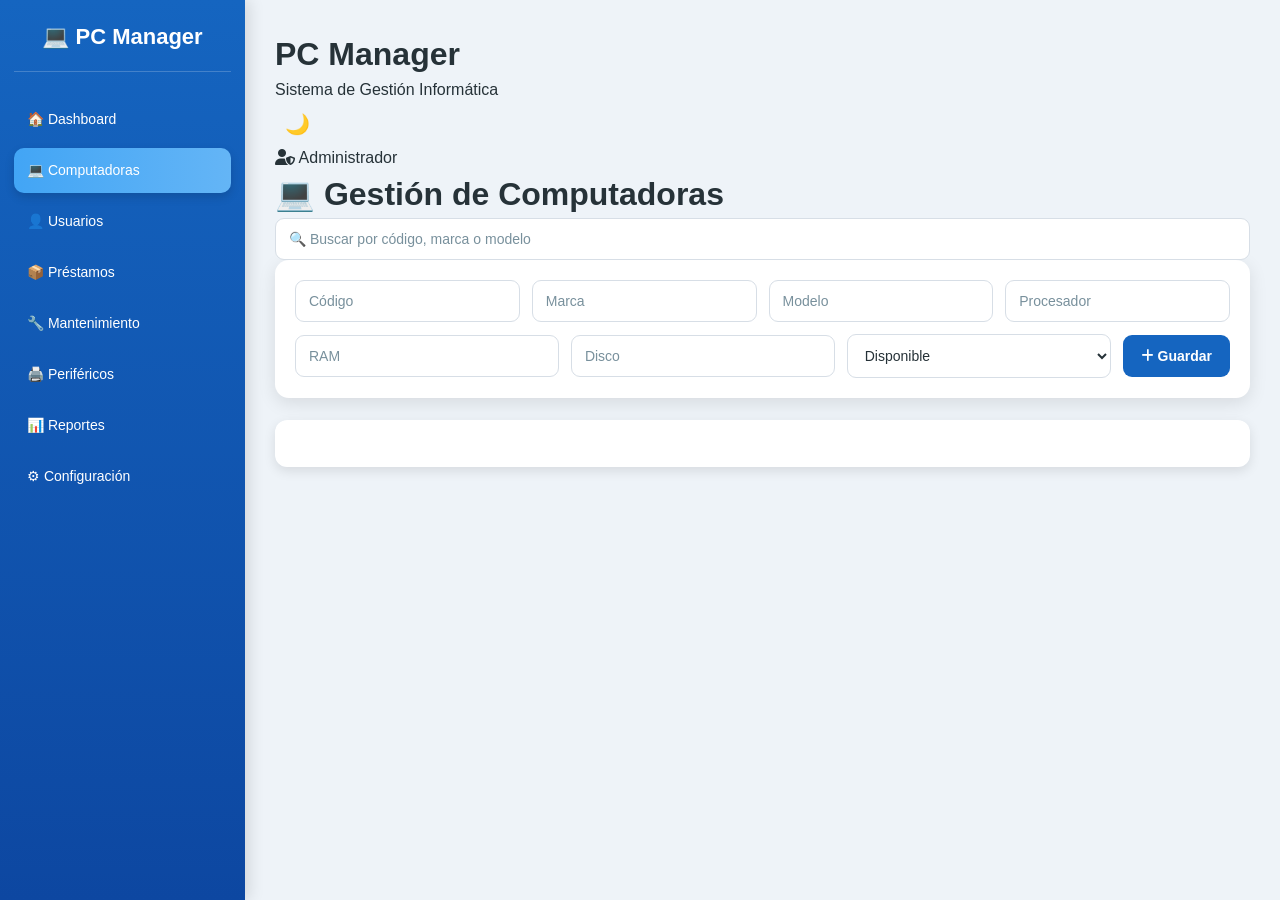
==== commit c63429de: "Update computadoras.html" ====
--- a/computadoras.html
+++ b/computadoras.html
@@ -28,7 +28,7 @@
 <li><a href="./usuarios">👤 Usuarios</a></li>
 <li><a href="./prestamos">📦 Préstamos</a></li>
 <li><a href="./mantenimiento">🔧 Mantenimiento</a></li>
-<li><a href="./perifericos}">🖨️ Periféricos</a></li>
+<li><a href="./perifericos">🖨️ Periféricos</a></li>
 <li><a href="./reportes">📊 Reportes</a></li>
 <li><a href="./configuracion">⚙ Configuración</a></li>
 
@@ -113,7 +113,9 @@
 
         </form>
 
-        <table>
+        <div class="tabla-contenedor">
+
+    <table>
 
     <thead>
 
@@ -137,6 +139,7 @@
     </tbody>
 
 </table>
+        </div>
 
     </main>
 
--- a/css/style.css
+++ b/css/style.css
@@ -340,26 +340,89 @@
    ENCABEZADO
    ========================================================= */
 
-header {
-    margin-bottom: 24px;
-}
-
-header h1 {
-    color: var(--primary);
-
-    font-size: 32px;
-
-    line-height: 1.2;
-
-    margin-bottom: 5px;
-}
-
-header p {
-    color: var(--text-light);
-
-    font-size: 15px;
-}
-
+/* =====================================================
+   ENCABEZADO PC MANAGER
+   ===================================================== */
+
+.topbar {
+    display: flex;
+    justify-content: space-between;
+    align-items: center;
+    gap: 15px;
+    margin-bottom: 25px;
+    padding: 18px 22px;
+    background: #ffffff;
+    border-radius: 15px;
+    box-shadow: 0 4px 12px rgba(0, 0, 0, 0.08);
+}
+
+.marca {
+    display: flex;
+    flex-direction: column;
+    gap: 4px;
+}
+
+.marca h1 {
+    margin: 0;
+    color: var(--principal);
+    font-size: 30px;
+    font-weight: 700;
+}
+
+.marca p {
+    margin: 0;
+    color: #666;
+    font-size: 14px;
+}
+
+
+/* =====================================================
+   ACCIONES DEL ENCABEZADO
+   ===================================================== */
+
+.acciones {
+    display: flex;
+    align-items: center;
+    gap: 10px;
+}
+
+#hora {
+    font-weight: bold;
+    color: var(--principal);
+}
+
+
+/* =====================================================
+   BOTÓN MODO OSCURO
+   ===================================================== */
+
+#modoOscuro {
+    width: 44px;
+    height: 44px;
+
+    padding: 0;
+
+    border: none;
+    border-radius: 10px;
+
+    background: var(--principal);
+    color: white;
+
+    display: flex;
+    align-items: center;
+    justify-content: center;
+
+    font-size: 20px;
+
+    cursor: pointer;
+
+    transition: 0.3s;
+}
+
+#modoOscuro:hover {
+    transform: scale(1.05);
+    opacity: 0.9;
+}
 
 /* =========================================================
    TÍTULO DE MÓDULO
@@ -689,72 +752,123 @@
 /* =========================================================
    TABLAS
    ========================================================= */
+/* =====================================================
+   TABLAS
+   ===================================================== */
 
 .tabla-contenedor {
     width: 100%;
-
     overflow-x: auto;
 
-    border-radius: var(--radius);
-
-    -webkit-overflow-scrolling: touch;
-
-    box-shadow: var(--shadow);
-}
+    margin-top: 20px;
+
+    border-radius: 12px;
+
+    box-shadow: 0 4px 12px rgba(0, 0, 0, 0.10);
+}
+
+
+/* Tabla */
 
 table {
     width: 100%;
-
-    min-width: 700px;
-
-    border-collapse: collapse;
-
-    background: white;
-}
+    min-width: 650px;
+
+    border-collapse: separate;
+    border-spacing: 0;
+
+    background: #ffffff;
+
+    overflow: hidden;
+
+    border-radius: 12px;
+}
+
+
+/* Encabezado */
 
 th {
-    padding: 13px 11px;
-
-    background:
-        linear-gradient(
-            135deg,
-            var(--primary),
-            var(--primary-light)
-        );
-
-    color: white;
-
-    font-size: 13px;
-
+    padding: 13px 12px;
+
+    background: var(--principal);
+    color: #ffffff;
+
+    font-size: 14px;
     font-weight: bold;
 
     text-align: center;
 
-    white-space: nowrap;
-}
+    border: none;
+}
+
+
+/* Celdas */
 
 td {
-    padding: 12px 10px;
-
-    border:
-        1px solid #e2e7eb;
+    padding: 13px 12px;
+
+    background: #ffffff;
+    color: #333333;
 
     text-align: center;
 
-    font-size: 13px;
+    border-bottom: 1px solid #e0e0e0;
+    border-right: 1px solid #e0e0e0;
 
     vertical-align: middle;
 }
 
+
+/* Primera columna */
+
+th:first-child {
+    border-top-left-radius: 12px;
+}
+
+th:last-child {
+    border-top-right-radius: 12px;
+}
+
+
+/* Última fila */
+
+tbody tr:last-child td:first-child {
+    border-bottom-left-radius: 12px;
+}
+
+tbody tr:last-child td:last-child {
+    border-bottom-right-radius: 12px;
+}
+
+
+/* Efecto al pasar el mouse */
+
 tbody tr {
-    transition:
-        background var(--transition);
-}
-
-tbody tr:hover {
-    background: var(--surface-hover);
-}
-
+    transition: 0.2s;
+}
+
+tbody tr:hover td {
+    background: #f5f8fc;
+}
+
+
+/* =====================================================
+   TABLA EN MODO OSCURO
+   ===================================================== */
+
+body.dark table {
+    background: #1c2836;
+}
+
+body.dark td {
+    background: #1c2836;
+    color: #ffffff;
+    border-color: #394b5d;
+}
+
+body.dark tbody tr:hover td {
+    background: #263648;
+}
 
 /* =========================================================
    COLORES / ESTADOS
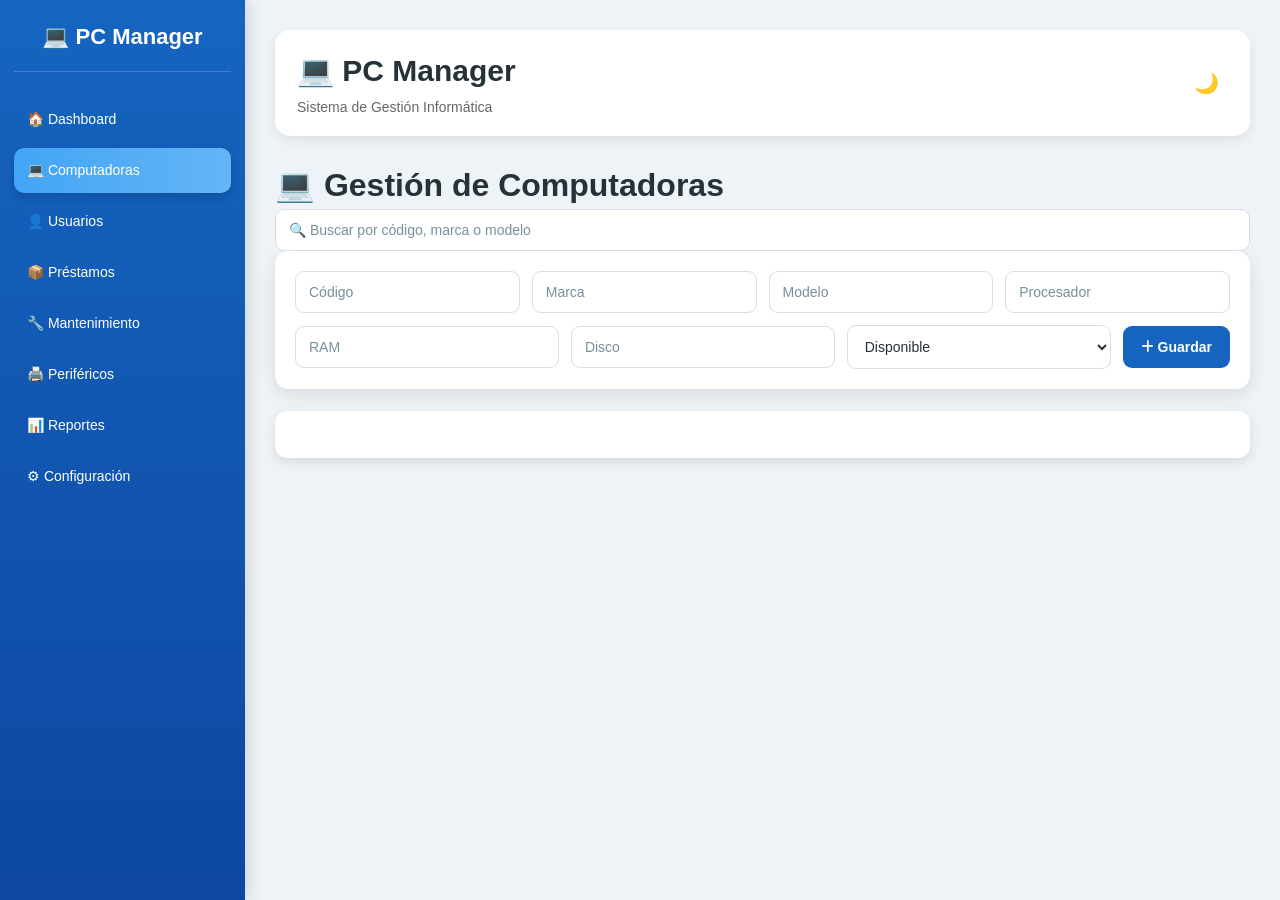
==== commit 042f1944: "Update computadoras.html" ====
--- a/computadoras.html
+++ b/computadoras.html
@@ -37,31 +37,24 @@
     </aside>
 
     <main class="contenido">
-        <div class="header">
+        
+<div class="topbar">
 
-    <div>
+    <div class="marca">
 
-        <h1>PC Manager</h1>
+        <h1>💻 PC Manager</h1>
 
-        <span>Sistema de Gestión Informática</span>
+        <p>Sistema de Gestión Informática</p>
 
     </div>
 
-    <div class="acciones-header">
+    <div class="acciones">
 
-        <button id="modoOscuro">
+        <span id="hora"></span>
 
-            <i class="fa-solid fa-moon"></i>
-
+        <button id="modoOscuro" title="Cambiar modo">
+            🌙
         </button>
-
-        <span>
-
-            <i class="fa-solid fa-user-shield"></i>
-
-            Administrador
-
-        </span>
 
     </div>
 
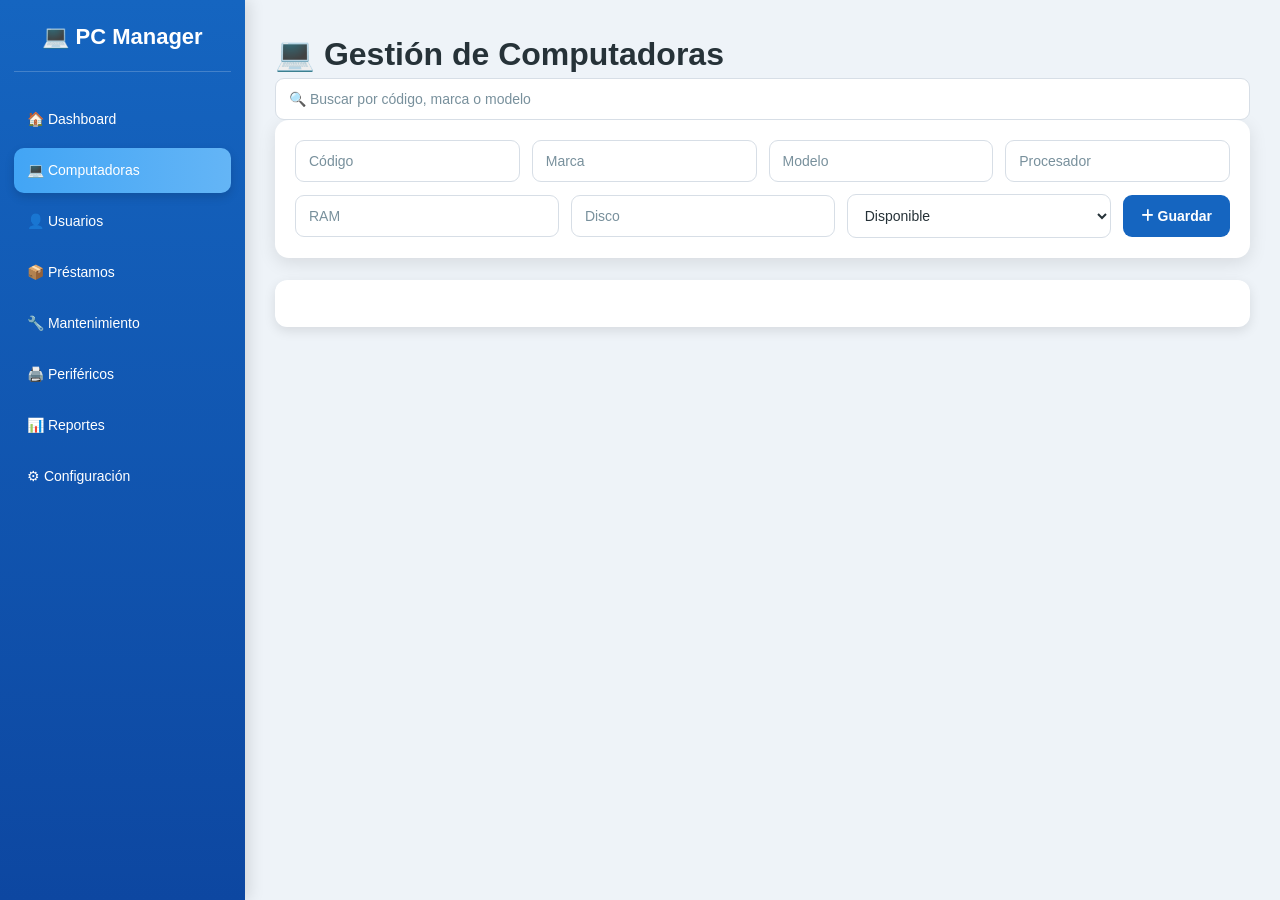
==== commit ccc7383b: "Update computadoras.html Removed topbar section including branding and actions." ====
--- a/computadoras.html
+++ b/computadoras.html
@@ -38,27 +38,7 @@
 
     <main class="contenido">
         
-<div class="topbar">
 
-    <div class="marca">
-
-        <h1>💻 PC Manager</h1>
-
-        <p>Sistema de Gestión Informática</p>
-
-    </div>
-
-    <div class="acciones">
-
-        <span id="hora"></span>
-
-        <button id="modoOscuro" title="Cambiar modo">
-            🌙
-        </button>
-
-    </div>
-
-</div>
 
         <h1>💻 Gestión de Computadoras</h1>
         
--- a/css/style.css
+++ b/css/style.css
@@ -393,35 +393,83 @@
 
 
 /* =====================================================
-   BOTÓN MODO OSCURO
+  MODO OSCURO
    ===================================================== */
-
-#modoOscuro {
-    width: 44px;
-    height: 44px;
-
-    padding: 0;
-
-    border: none;
-    border-radius: 10px;
-
-    background: var(--principal);
-    color: white;
-
-    display: flex;
-    align-items: center;
-    justify-content: center;
-
-    font-size: 20px;
-
-    cursor: pointer;
-
-    transition: 0.3s;
-}
-
-#modoOscuro:hover {
-    transform: scale(1.05);
-    opacity: 0.9;
+/* =====================================================
+   MODO OSCURO - PC MANAGER
+   ===================================================== */
+
+body.dark {
+    background: #101820;
+    color: #ffffff;
+}
+
+/* Encabezado PC Manager */
+body.dark .topbar {
+    background: #1c2836 !important;
+    color: #ffffff !important;
+    box-shadow: 0 4px 12px rgba(0, 0, 0, 0.35);
+}
+
+/* Nombre PC Manager */
+body.dark .topbar .marca h1,
+body.dark .marca h1 {
+    color: #e8f1f8 !important;
+}
+
+/* Descripción */
+body.dark .topbar .marca p,
+body.dark .marca p {
+    color: #c7d1da !important;
+}
+
+/* Hora */
+body.dark #hora {
+    color: #90caf9 !important;
+}
+
+/* Botón modo oscuro */
+body.dark #modoOscuro {
+    background: #263648 !important;
+    color: #ffffff !important;
+    border: 2px solid #64b5f6;
+}
+
+/* Tarjetas */
+body.dark .card,
+body.dark .panel1,
+body.dark .panel2,
+body.dark form {
+    background: #1c2836 !important;
+    color: #ffffff;
+}
+
+/* Inputs */
+body.dark input,
+body.dark select {
+    background: #263648 !important;
+    color: #ffffff !important;
+    border-color: #43566b;
+}
+
+body.dark input::placeholder {
+    color: #bfc7d1;
+}
+
+/* Tablas */
+body.dark table {
+    background: #1c2836 !important;
+    color: #ffffff;
+}
+
+body.dark td {
+    background: #1c2836 !important;
+    color: #ffffff !important;
+    border-color: #43566b;
+}
+
+body.dark tbody tr:hover td {
+    background: #263648 !important;
 }
 
 /* =========================================================
